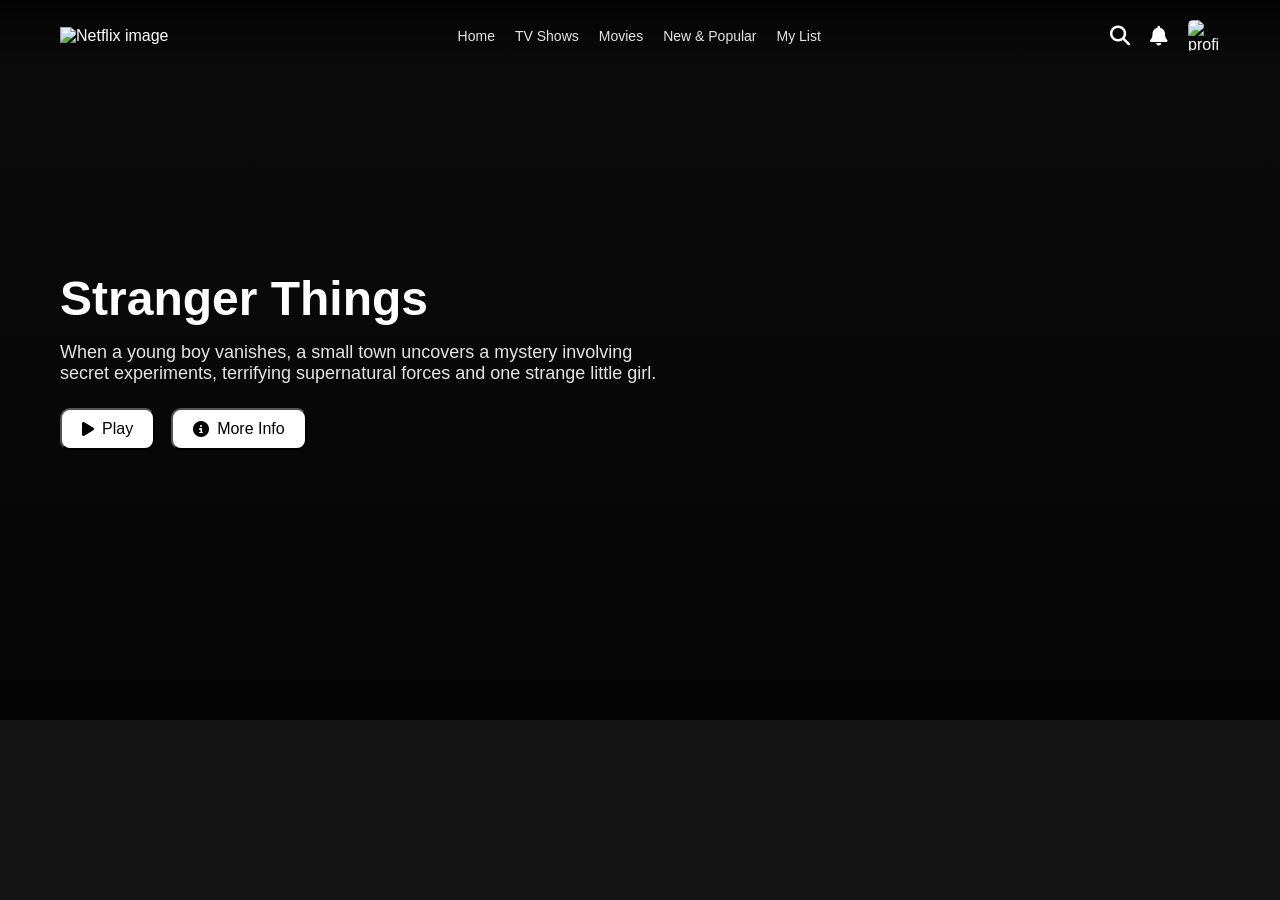
==== index.html @ ce02c385 "Update index.html" ====
<!DOCTYPE html>
<html lang="en">
<head>
    <meta charset="UTF-8">
    <meta http-equiv="X-UA-Compatible" content="IE=edge">
    <meta name="viewport" content="width=device-width, initial-scale=1.0">
    <link rel="stylesheet" href="https://cdnjs.cloudflare.com/ajax/libs/font-awesome/6.5.0/css/all.min.css"/>
    <link rel="stylesheet" href="style.css">
    <title>Netflix Clone</title>
</head>
<body>

<!-- Navigation -->
<nav class="navbar">
    <div class="navbar-brand">
        <img src="https://upload.wikimedia.org/wikipedia/commons/0/08/Netflix_2015_logo.svg"
             alt="Netflix image"
             class="logo"/>
    </div>

    <div class="navbar-nav">
        <a href="#" class="nav-link">Home</a>
        <a href="#" class="nav-link">TV Shows</a>
        <a href="#" class="nav-link">Movies</a>
        <a href="#" class="nav-link">New & Popular</a>
        <a href="#" class="nav-link">My List</a>
    </div>

    <div class="navbar-right">
        <i class="fas fa-search"></i>
        <i class="fas fa-bell"></i>
        <img src="https://upload.wikimedia.org/wikipedia/commons/0/0b/Netflix-avatar.png"
             alt="profile logo"
             class="profile-icon"/>
    </div>
</nav>

<!-- Hero Section -->
<header class="hero">
    <div class="hero-content">
        <h1 class="hero-title">Stranger Things</h1>
        <p class="hero-description">
            When a young boy vanishes, a small town uncovers a mystery involving secret experiments,
            terrifying supernatural forces and one strange little girl.
        </p>
        <div class="hero-button">
            <button class="btn btn-play"><i class="fa fa-play"></i> Play</button>
            <button class="btn btn-more-info"><i class="fa fa-info-circle"></i> More Info</button>
        </div>
    </div>
</header>

</body>
</html>
---- style.css ----
* {
  margin: 0;
  padding: 0;
  box-sizing: border-box;
}
body {
  font-family: Arial, Helvetica, sans-serif;
  background-color: #141414;
  color: #fff;
}
.navbar {
  position: fixed;
  top: 0;
  width: 100%;
  padding: 20px 60px;
  display: flex;
  align-items: center;
  justify-content: space-between;
  background: linear-gradient(to bottom, rgba(0, 0, 0, 0.7), rgba(0, 0, 0, 0));
  z-index: 100;
}
.logo {
  height: 25px;
  cursor: pointer;
}
.navbar-nav {
  display: flex;
  gap: 20px;
}
.nav-link {
  color: #e5e5e5;
  text-decoration: none;
  font-size: 14px;
}
.nav-link:hover {
  color: #b3b3b3;
}
.navbar-right {
  display: flex;
  align-items: center;
  gap: 20px;
}
.navbar-right i {
  font-size: 20px;
  cursor: pointer;
}
.profile-icon {
  width: 32px;
  height: 32px;
  border-radius: 5px;
  cursor: pointer;
}
/* Hero Section */
.hero {
  height: 80vh;
  background: linear-gradient(to bottom, rgba(0,0,0,0.4), rgba(0,0,0,0.8)),
              url(https://wallpaperaccess.com/full/2703652.png) center/cover no-repeat;
  display: flex;
  align-items: center;
  justify-content: flex-start;
  padding: 0 60px;
}
.hero-content {
  max-width: 600px;
}
.hero-title {
  font-size: 48px;
  margin-bottom: 16px;
}
.hero-description {
  font-size: 18px;
  margin-bottom: 24px;
  color: #e5e5e5;
}
.hero-button {
  display: flex;
  gap: 16px;
}
.btn {
  padding: 10px 20px;
  background-color: #fff;
  color: #000;
  border-radius: 10px;
  font-size: 16px;
  cursor: pointer;
  display: flex;
  align-items: center;
  gap: 8px;
  transition: all 0.3s ease;
}
.btn-play:hover {
  background-color: rgba(255, 255, 255, 0.75);
}
.btn-more-info:hover {
  background-color: rgba(109, 109, 110, 0.4);
}
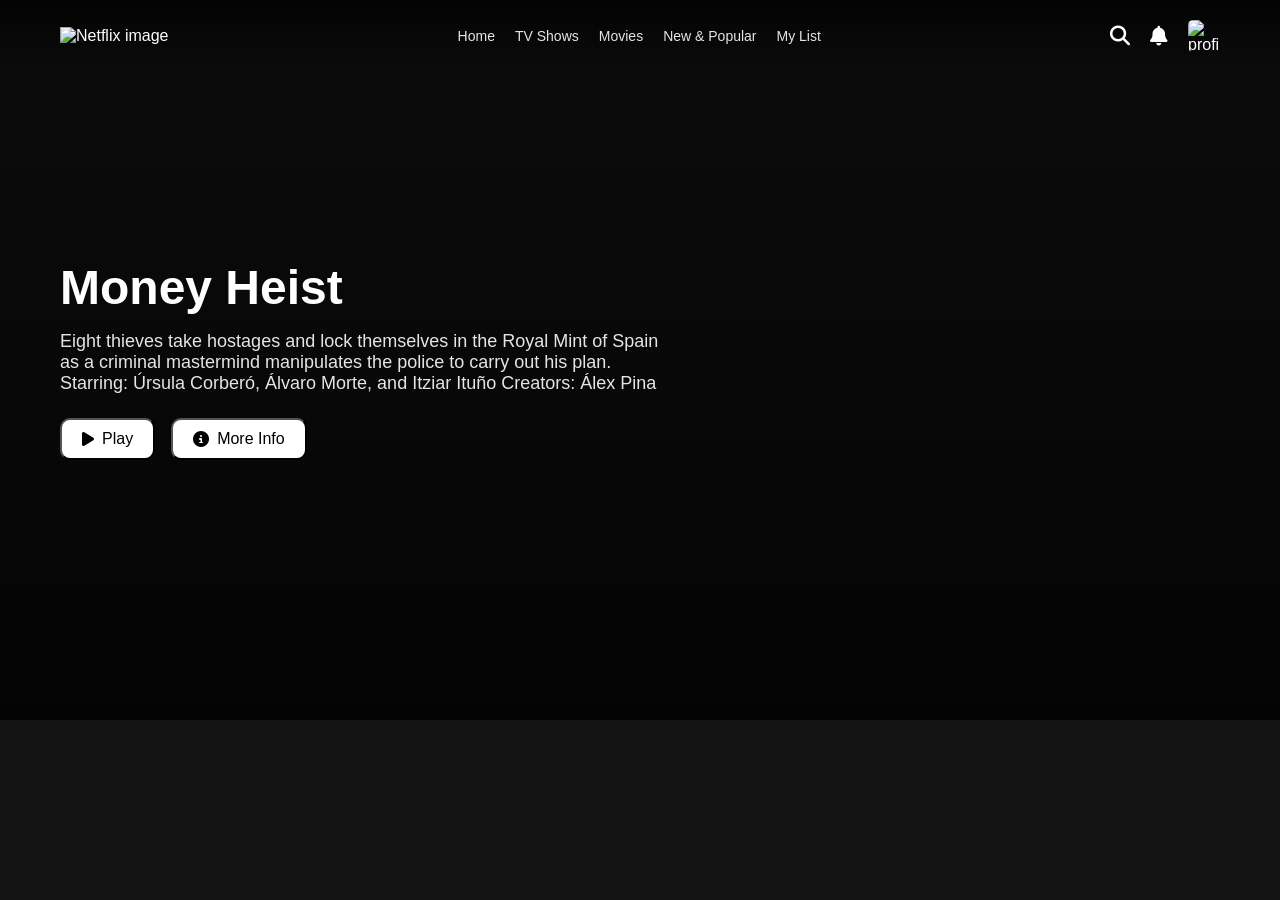
==== commit 130bc6a5: "Update index.html" ====
--- a/index.html
+++ b/index.html
@@ -38,10 +38,10 @@
 <!-- Hero Section -->
 <header class="hero">
     <div class="hero-content">
-        <h1 class="hero-title">Stranger Things</h1>
+        <h1 class="hero-title">Money Heist</h1>
         <p class="hero-description">
-            When a young boy vanishes, a small town uncovers a mystery involving secret experiments,
-            terrifying supernatural forces and one strange little girl.
+            Eight thieves take hostages and lock themselves in the Royal Mint of Spain as a criminal mastermind manipulates the police to carry out his plan. <br> Starring: Úrsula Corberó, Álvaro Morte, and Itziar Ituño
+Creators: Álex Pina
         </p>
         <div class="hero-button">
             <button class="btn btn-play"><i class="fa fa-play"></i> Play</button>
--- a/style.css
+++ b/style.css
@@ -54,7 +54,7 @@
 .hero {
   height: 80vh;
   background: linear-gradient(to bottom, rgba(0,0,0,0.4), rgba(0,0,0,0.8)),
-              url(https://wallpaperaccess.com/full/2703652.png) center/cover no-repeat;
+              url(stranger-things.jpg) center/cover no-repeat;
   display: flex;
   align-items: center;
   justify-content: flex-start;
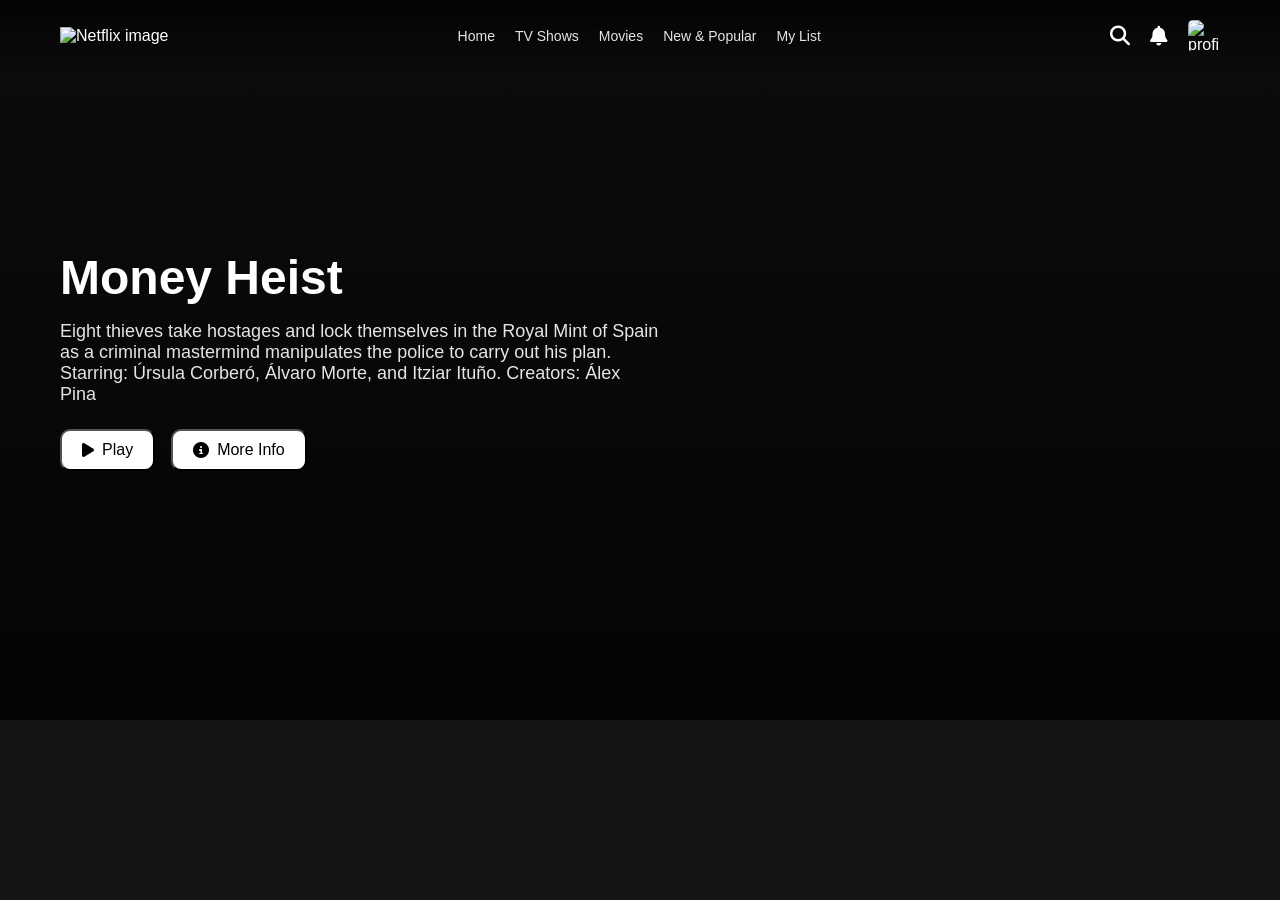
==== commit 98a29ab3: "Update index.html" ====
--- a/index.html
+++ b/index.html
@@ -36,19 +36,19 @@
 </nav>
 
 <!-- Hero Section -->
-<header class="hero">
-    <div class="hero-content">
-        <h1 class="hero-title">Money Heist</h1>
-        <p class="hero-description">
-            Eight thieves take hostages and lock themselves in the Royal Mint of Spain as a criminal mastermind manipulates the police to carry out his plan. <br> Starring: Úrsula Corberó, Álvaro Morte, and Itziar Ituño
-Creators: Álex Pina
-        </p>
-        <div class="hero-button">
-            <button class="btn btn-play"><i class="fa fa-play"></i> Play</button>
-            <button class="btn btn-more-info"><i class="fa fa-info-circle"></i> More Info</button>
-        </div>
+<section class="hero">
+  <div class="hero-content">
+    <h1 class="hero-title">Money Heist</h1>
+    <p class="hero-description">
+      Eight thieves take hostages and lock themselves in the Royal Mint of Spain
+      as a criminal mastermind manipulates the police to carry out his plan.
+      Starring: Úrsula Corberó, Álvaro Morte, and Itziar Ituño. Creators: Álex Pina
+    </p>
+    <div class="hero-button">
+      <button class="btn btn-play"><i class="fa-solid fa-play"></i> Play</button>
+      <button class="btn btn-more-info"><i class="fa-solid fa-circle-info"></i> More Info</button>
     </div>
-</header>
-
+  </div>
+</section>
 </body>
 </html>
--- a/style.css
+++ b/style.css
@@ -54,7 +54,7 @@
 .hero {
   height: 80vh;
   background: linear-gradient(to bottom, rgba(0,0,0,0.4), rgba(0,0,0,0.8)),
-              url(stranger-things.jpg) center/cover no-repeat;
+              url('https://i.pinimg.com/originals/e7/8a/9e/e78a9e015c54e3a2fae4a08690c54f64.jpg') center/cover no-repeat;
   display: flex;
   align-items: center;
   justify-content: flex-start;
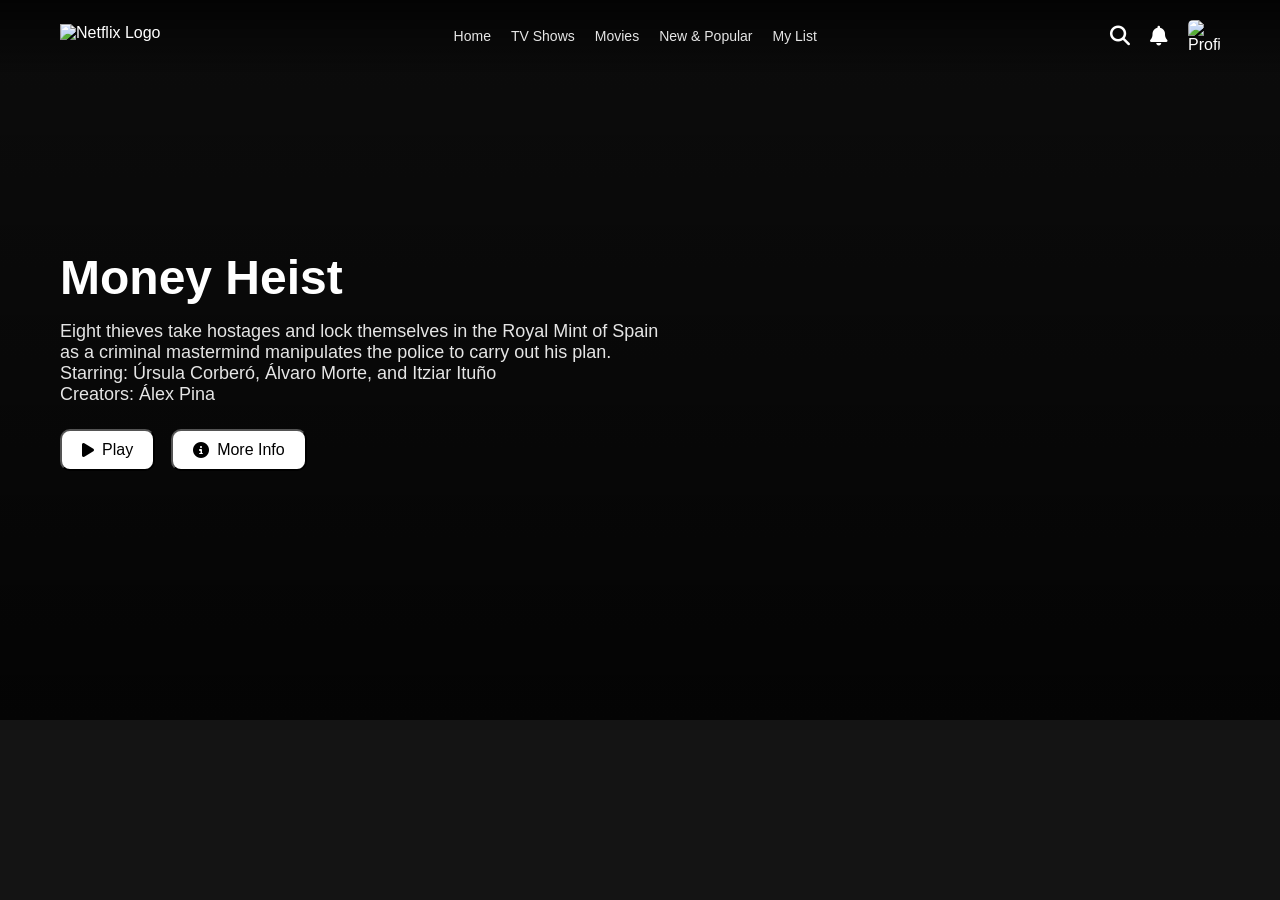
==== commit b2e35b49: "Update index.html" ====
--- a/index.html
+++ b/index.html
@@ -1,54 +1,46 @@
 <!DOCTYPE html>
 <html lang="en">
 <head>
-    <meta charset="UTF-8">
-    <meta http-equiv="X-UA-Compatible" content="IE=edge">
-    <meta name="viewport" content="width=device-width, initial-scale=1.0">
-    <link rel="stylesheet" href="https://cdnjs.cloudflare.com/ajax/libs/font-awesome/6.5.0/css/all.min.css"/>
-    <link rel="stylesheet" href="style.css">
-    <title>Netflix Clone</title>
+  <meta charset="UTF-8" />
+  <meta http-equiv="X-UA-Compatible" content="IE=edge" />
+  <meta name="viewport" content="width=device-width, initial-scale=1.0" />
+  <title>Netflix Clone</title>
+  <link rel="stylesheet" href="style.css" />
+  <link rel="stylesheet" href="https://cdnjs.cloudflare.com/ajax/libs/font-awesome/6.5.0/css/all.min.css" />
 </head>
 <body>
+  <!-- Navbar -->
+  <nav class="navbar">
+    <img class="logo" src="https://upload.wikimedia.org/wikipedia/commons/0/08/Netflix_2015_logo.svg" alt="Netflix Logo" />
+    <div class="navbar-nav">
+      <a href="#" class="nav-link">Home</a>
+      <a href="#" class="nav-link">TV Shows</a>
+      <a href="#" class="nav-link">Movies</a>
+      <a href="#" class="nav-link">New & Popular</a>
+      <a href="#" class="nav-link">My List</a>
+    </div>
+    <div class="navbar-right">
+      <i class="fas fa-search"></i>
+      <i class="fas fa-bell"></i>
+      <img src="https://upload.wikimedia.org/wikipedia/commons/0/0b/Netflix-avatar.png" class="profile-icon" alt="Profile" />
+    </div>
+  </nav>
 
-<!-- Navigation -->
-<nav class="navbar">
-    <div class="navbar-brand">
-        <img src="https://upload.wikimedia.org/wikipedia/commons/0/08/Netflix_2015_logo.svg"
-             alt="Netflix image"
-             class="logo"/>
+  <!-- Hero Section -->
+  <header class="hero">
+    <div class="hero-content">
+      <h1 class="hero-title">Money Heist</h1>
+      <p class="hero-description">
+        Eight thieves take hostages and lock themselves in the Royal Mint of Spain as a criminal mastermind manipulates the police to carry out his plan.
+        <br />
+        Starring: Úrsula Corberó, Álvaro Morte, and Itziar Ituño<br />
+        Creators: Álex Pina
+      </p>
+      <div class="hero-button">
+        <button class="btn btn-play"><i class="fa-solid fa-play"></i> Play</button>
+        <button class="btn btn-more-info"><i class="fa-solid fa-circle-info"></i> More Info</button>
+      </div>
     </div>
-
-    <div class="navbar-nav">
-        <a href="#" class="nav-link">Home</a>
-        <a href="#" class="nav-link">TV Shows</a>
-        <a href="#" class="nav-link">Movies</a>
-        <a href="#" class="nav-link">New & Popular</a>
-        <a href="#" class="nav-link">My List</a>
-    </div>
-
-    <div class="navbar-right">
-        <i class="fas fa-search"></i>
-        <i class="fas fa-bell"></i>
-        <img src="https://upload.wikimedia.org/wikipedia/commons/0/0b/Netflix-avatar.png"
-             alt="profile logo"
-             class="profile-icon"/>
-    </div>
-</nav>
-
-<!-- Hero Section -->
-<section class="hero">
-  <div class="hero-content">
-    <h1 class="hero-title">Money Heist</h1>
-    <p class="hero-description">
-      Eight thieves take hostages and lock themselves in the Royal Mint of Spain
-      as a criminal mastermind manipulates the police to carry out his plan.
-      Starring: Úrsula Corberó, Álvaro Morte, and Itziar Ituño. Creators: Álex Pina
-    </p>
-    <div class="hero-button">
-      <button class="btn btn-play"><i class="fa-solid fa-play"></i> Play</button>
-      <button class="btn btn-more-info"><i class="fa-solid fa-circle-info"></i> More Info</button>
-    </div>
-  </div>
-</section>
+  </header>
 </body>
 </html>
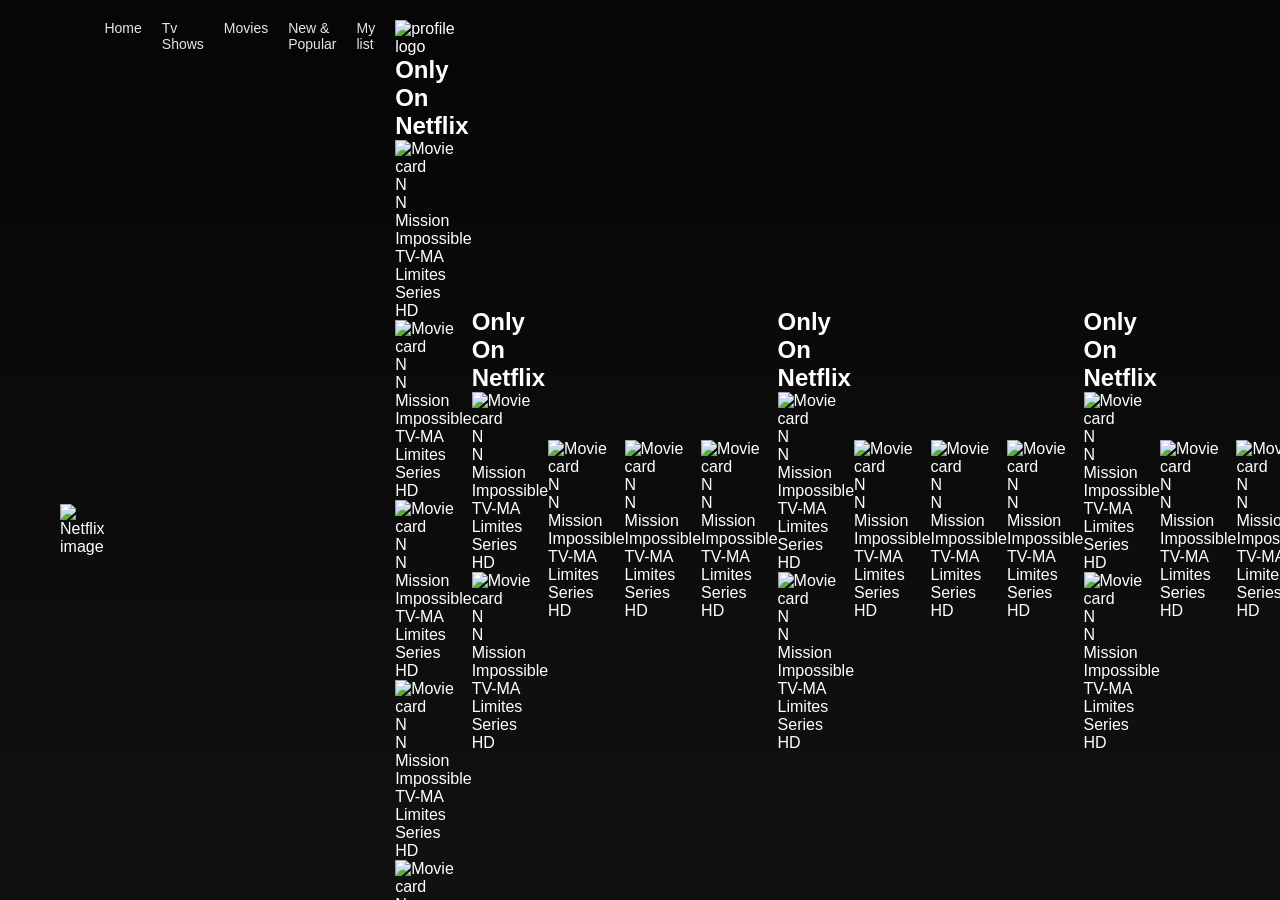
==== commit d29bf1d6: "Update index.html" ====
--- a/index.html
+++ b/index.html
@@ -1,46 +1,614 @@
 <!DOCTYPE html>
 <html lang="en">
 <head>
-  <meta charset="UTF-8" />
-  <meta http-equiv="X-UA-Compatible" content="IE=edge" />
-  <meta name="viewport" content="width=device-width, initial-scale=1.0" />
-  <title>Netflix Clone</title>
-  <link rel="stylesheet" href="style.css" />
-  <link rel="stylesheet" href="https://cdnjs.cloudflare.com/ajax/libs/font-awesome/6.5.0/css/all.min.css" />
+    <meta charset="UTF-8">
+    <meta http-equiv="X-UA-Compatible" content="IE=edge">
+    <meta name="viewport" content="width=device-width, initial-scale=1.0">
+	 <link rel="stylesheet" href="style.css">
+    <title>Netflix Clone</title>
 </head>
 <body>
-  <!-- Navbar -->
-  <nav class="navbar">
-    <img class="logo" src="https://upload.wikimedia.org/wikipedia/commons/0/08/Netflix_2015_logo.svg" alt="Netflix Logo" />
-    <div class="navbar-nav">
-      <a href="#" class="nav-link">Home</a>
-      <a href="#" class="nav-link">TV Shows</a>
-      <a href="#" class="nav-link">Movies</a>
-      <a href="#" class="nav-link">New & Popular</a>
-      <a href="#" class="nav-link">My List</a>
-    </div>
-    <div class="navbar-right">
-      <i class="fas fa-search"></i>
-      <i class="fas fa-bell"></i>
-      <img src="https://upload.wikimedia.org/wikipedia/commons/0/0b/Netflix-avatar.png" class="profile-icon" alt="Profile" />
-    </div>
-  </nav>
-
-  <!-- Hero Section -->
-  <header class="hero">
+	 <!-- Navigation -->
+	<nav class="navbar">
+	    <div class="navbar-brand">
+      	   <img src="https://images.app.goo.gl/RvECjZzMZh6mqrnv5"
+          	alt="Netflix image"
+            class="logo"/>
+	        </div>
+	        
+	        <div class="navbar-nav">
+	           <a href="a" class="nav-link">Home</a>
+	           <a href="a" class="nav-link">Tv Shows</a>
+	           <a href="a" class="nav-link">Movies</a>
+	           <a href="a" class="nav-link">New & Popular</a>
+	           <a href="a" class="nav-link">My list</a>
+            <div/>
+            
+          <div class="navbar-roght">
+            <i class="fas fa-search"></i>
+            <i class="fas fa-bell"></i>
+            <img src="https://images.app.goo.gl/Yo8rAo7LDBzZqWVeA" 
+            alt="profile logo" 
+            class="profile icon"/>
+      <div/>    
+	  <nav/>
+
+<!-- hero Section->
+
+<header class="hero">
     <div class="hero-content">
-      <h1 class="hero-title">Money Heist</h1>
-      <p class="hero-description">
-        Eight thieves take hostages and lock themselves in the Royal Mint of Spain as a criminal mastermind manipulates the police to carry out his plan.
-        <br />
-        Starring: Úrsula Corberó, Álvaro Morte, and Itziar Ituño<br />
-        Creators: Álex Pina
-      </p>
-      <div class="hero-button">
-        <button class="btn btn-play"><i class="fa-solid fa-play"></i> Play</button>
-        <button class="btn btn-more-info"><i class="fa-solid fa-circle-info"></i> More Info</button>
-      </div>
-    </div>
-  </header>
-</body>
+      <h1 class="hero-title">Strangers Things</h1>
+        <p class="hero-description">
+When a young boy vanishes, a small town uncovers a mystery involving secret experiments, terrifying supernatural forces and one strange little girl.
+         </p>
+          <div class="hero-button">
+            <button class="btn btn-play"><i class="fa fa-play"></i>Play</button>
+            <button class="btn btn-more-info">
+         <i class="fa fa-info-circle"></i>More info
+      </button>
+    </div>
+  </div>
+</header>
+
+ <!-- Movie row -->
+
+<div class="container">
+<section class="content-section">
+<h2 class="section-title">Only On Netflix</h2>
+<div class="content-row">
+
+<!-- Cards -->
+
+<div class="content-card">
+<img src="https://images.app.goo.gl/QfaF2vBHuVCrcXry7" alt="Movie card"/>
+    <div class="netflix-badge">N</div>
+   <div class="card-overlay">
+ <div class="overlay-top">
+   <div class="netflix-badge">N</div>
+    </div>
+    <div class="card-title">Mission Impossible</div>
+    <div class="overlay-bottom">
+    <div class="overlay-control">
+    <div class="control-btn play-btn"></div>
+    <div class="control-btn check-btn"></div>
+    <div class="control-btn thumbs-btn"></div>
+    <div class="control-btn more-btn"></div>
+      </div>
+        <div class="overlay-info">
+         <div class="info-batch">TV-MA</div>
+         <div class="info-batch">Limites Series</div
+         <div class="info-batch">HD</div>
+           </div>
+         </div>
+       </div> 
+      </div>
+
+<!-- Cards -->
+
+<div class="content-card">
+<img src="https://images.app.goo.gl/QfaF2vBHuVCrcXry7" alt="Movie card"/>
+    <div class="netflix-badge">N</div>
+   <div class="card-overlay">
+ <div class="overlay-top">
+   <div class="netflix-badge">N</div>
+    </div>
+    <div class="card-title">Mission Impossible</div>
+    <div class="overlay-bottom">
+    <div class="overlay-control">
+    <div class="control-btn play-btn"></div>
+    <div class="control-btn check-btn"></div>
+    <div class="control-btn thumbs-btn"></div>
+    <div class="control-btn more-btn"></div>
+      </div>
+        <div class="overlay-info">
+         <div class="info-batch">TV-MA</div>
+         <div class="info-batch">Limites Series</div
+         <div class="info-batch">HD</div>
+           </div>
+         </div>
+       </div> 
+      </div>
+
+<!-- Cards -->
+
+<div class="content-card">
+<img src="https://images.app.goo.gl/QfaF2vBHuVCrcXry7" alt="Movie card"/>
+    <div class="netflix-badge">N</div>
+   <div class="card-overlay">
+ <div class="overlay-top">
+   <div class="netflix-badge">N</div>
+    </div>
+    <div class="card-title">Mission Impossible</div>
+    <div class="overlay-bottom">
+    <div class="overlay-control">
+    <div class="control-btn play-btn"></div>
+    <div class="control-btn check-btn"></div>
+    <div class="control-btn thumbs-btn"></div>
+    <div class="control-btn more-btn"></div>
+      </div>
+        <div class="overlay-info">
+         <div class="info-batch">TV-MA</div>
+         <div class="info-batch">Limites Series</div
+         <div class="info-batch">HD</div>
+           </div>
+         </div>
+       </div> 
+      </div>
+
+<!-- Cards -->
+
+<div class="content-card">
+<img src="https://images.app.goo.gl/QfaF2vBHuVCrcXry7" alt="Movie card"/>
+    <div class="netflix-badge">N</div>
+   <div class="card-overlay">
+ <div class="overlay-top">
+   <div class="netflix-badge">N</div>
+    </div>
+    <div class="card-title">Mission Impossible</div>
+    <div class="overlay-bottom">
+    <div class="overlay-control">
+    <div class="control-btn play-btn"></div>
+    <div class="control-btn check-btn"></div>
+    <div class="control-btn thumbs-btn"></div>
+    <div class="control-btn more-btn"></div>
+      </div>
+        <div class="overlay-info">
+         <div class="info-batch">TV-MA</div>
+         <div class="info-batch">Limites Series</div
+         <div class="info-batch">HD</div>
+           </div>
+         </div>
+       </div> 
+      </div>
+
+<!-- Cards -->
+
+<div class="content-card">
+<img src="https://images.app.goo.gl/QfaF2vBHuVCrcXry7" alt="Movie card"/>
+    <div class="netflix-badge">N</div>
+   <div class="card-overlay">
+ <div class="overlay-top">
+   <div class="netflix-badge">N</div>
+    </div>
+    <div class="card-title">Mission Impossible</div>
+    <div class="overlay-bottom">
+    <div class="overlay-control">
+    <div class="control-btn play-btn"></div>
+    <div class="control-btn check-btn"></div>
+    <div class="control-btn thumbs-btn"></div>
+    <div class="control-btn more-btn"></div>
+      </div>
+        <div class="overlay-info">
+         <div class="info-batch">TV-MA</div>
+         <div class="info-batch">Limites Series</div
+         <div class="info-batch">HD</div>
+           </div>
+         </div>
+       </div> 
+      </div>
+     </div>
+   </section>
+  </div>
+
+ <!-- Movie row -->
+
+<div class="container">
+<section class="content-section">
+<h2 class="section-title">Only On Netflix</h2>
+<div class="content-row">
+
+<!-- Cards -->
+
+<div class="content-card">
+<img src="https://images.app.goo.gl/QfaF2vBHuVCrcXry7" alt="Movie card"/>
+    <div class="netflix-badge">N</div>
+   <div class="card-overlay">
+ <div class="overlay-top">
+   <div class="netflix-badge">N</div>
+    </div>
+    <div class="card-title">Mission Impossible</div>
+    <div class="overlay-bottom">
+    <div class="overlay-control">
+    <div class="control-btn play-btn"></div>
+    <div class="control-btn check-btn"></div>
+    <div class="control-btn thumbs-btn"></div>
+    <div class="control-btn more-btn"></div>
+      </div>
+        <div class="overlay-info">
+         <div class="info-batch">TV-MA</div>
+         <div class="info-batch">Limites Series</div
+         <div class="info-batch">HD</div>
+           </div>
+         </div>
+       </div> 
+      </div>
+
+<!-- Cards -->
+
+<div class="content-card">
+<img src="https://images.app.goo.gl/QfaF2vBHuVCrcXry7" alt="Movie card"/>
+    <div class="netflix-badge">N</div>
+   <div class="card-overlay">
+ <div class="overlay-top">
+   <div class="netflix-badge">N</div>
+    </div>
+    <div class="card-title">Mission Impossible</div>
+    <div class="overlay-bottom">
+    <div class="overlay-control">
+    <div class="control-btn play-btn"></div>
+    <div class="control-btn check-btn"></div>
+    <div class="control-btn thumbs-btn"></div>
+    <div class="control-btn more-btn"></div>
+      </div>
+        <div class="overlay-info">
+         <div class="info-batch">TV-MA</div>
+         <div class="info-batch">Limites Series</div
+         <div class="info-batch">HD</div>
+           </div>
+         </div>
+       </div> 
+      </div>
+
+<!-- Cards -->
+
+<div class="content-card">
+<img src="https://images.app.goo.gl/QfaF2vBHuVCrcXry7" alt="Movie card"/>
+    <div class="netflix-badge">N</div>
+   <div class="card-overlay">
+ <div class="overlay-top">
+   <div class="netflix-badge">N</div>
+    </div>
+    <div class="card-title">Mission Impossible</div>
+    <div class="overlay-bottom">
+    <div class="overlay-control">
+    <div class="control-btn play-btn"></div>
+    <div class="control-btn check-btn"></div>
+    <div class="control-btn thumbs-btn"></div>
+    <div class="control-btn more-btn"></div>
+      </div>
+        <div class="overlay-info">
+         <div class="info-batch">TV-MA</div>
+         <div class="info-batch">Limites Series</div
+         <div class="info-batch">HD</div>
+           </div>
+         </div>
+       </div> 
+      </div>
+
+<!-- Cards -->
+
+<div class="content-card">
+<img src="https://images.app.goo.gl/QfaF2vBHuVCrcXry7" alt="Movie card"/>
+    <div class="netflix-badge">N</div>
+   <div class="card-overlay">
+ <div class="overlay-top">
+   <div class="netflix-badge">N</div>
+    </div>
+    <div class="card-title">Mission Impossible</div>
+    <div class="overlay-bottom">
+    <div class="overlay-control">
+    <div class="control-btn play-btn"></div>
+    <div class="control-btn check-btn"></div>
+    <div class="control-btn thumbs-btn"></div>
+    <div class="control-btn more-btn"></div>
+      </div>
+        <div class="overlay-info">
+         <div class="info-batch">TV-MA</div>
+         <div class="info-batch">Limites Series</div
+         <div class="info-batch">HD</div>
+           </div>
+         </div>
+       </div> 
+      </div>
+
+<!-- Cards -->
+
+<div class="content-card">
+<img src="https://images.app.goo.gl/QfaF2vBHuVCrcXry7" alt="Movie card"/>
+    <div class="netflix-badge">N</div>
+   <div class="card-overlay">
+ <div class="overlay-top">
+   <div class="netflix-badge">N</div>
+    </div>
+    <div class="card-title">Mission Impossible</div>
+    <div class="overlay-bottom">
+    <div class="overlay-control">
+    <div class="control-btn play-btn"></div>
+    <div class="control-btn check-btn"></div>
+    <div class="control-btn thumbs-btn"></div>
+    <div class="control-btn more-btn"></div>
+      </div>
+        <div class="overlay-info">
+         <div class="info-batch">TV-MA</div>
+         <div class="info-batch">Limites Series</div
+         <div class="info-batch">HD</div>
+           </div>
+         </div>
+       </div> 
+      </div>
+     </div>
+   </section>
+  </div>
+
+ <!-- Movie row -->
+
+<div class="container">
+<section class="content-section">
+<h2 class="section-title">Only On Netflix</h2>
+<div class="content-row">
+
+<!-- Cards -->
+
+<div class="content-card">
+<img src="https://images.app.goo.gl/QfaF2vBHuVCrcXry7" alt="Movie card"/>
+    <div class="netflix-badge">N</div>
+   <div class="card-overlay">
+ <div class="overlay-top">
+   <div class="netflix-badge">N</div>
+    </div>
+    <div class="card-title">Mission Impossible</div>
+    <div class="overlay-bottom">
+    <div class="overlay-control">
+    <div class="control-btn play-btn"></div>
+    <div class="control-btn check-btn"></div>
+    <div class="control-btn thumbs-btn"></div>
+    <div class="control-btn more-btn"></div>
+      </div>
+        <div class="overlay-info">
+         <div class="info-batch">TV-MA</div>
+         <div class="info-batch">Limites Series</div
+         <div class="info-batch">HD</div>
+           </div>
+         </div>
+       </div> 
+      </div>
+
+<!-- Cards -->
+
+<div class="content-card">
+<img src="https://images.app.goo.gl/QfaF2vBHuVCrcXry7" alt="Movie card"/>
+    <div class="netflix-badge">N</div>
+   <div class="card-overlay">
+ <div class="overlay-top">
+   <div class="netflix-badge">N</div>
+    </div>
+    <div class="card-title">Mission Impossible</div>
+    <div class="overlay-bottom">
+    <div class="overlay-control">
+    <div class="control-btn play-btn"></div>
+    <div class="control-btn check-btn"></div>
+    <div class="control-btn thumbs-btn"></div>
+    <div class="control-btn more-btn"></div>
+      </div>
+        <div class="overlay-info">
+         <div class="info-batch">TV-MA</div>
+         <div class="info-batch">Limites Series</div
+         <div class="info-batch">HD</div>
+           </div>
+         </div>
+       </div> 
+      </div>
+
+<!-- Cards -->
+
+<div class="content-card">
+<img src="https://images.app.goo.gl/QfaF2vBHuVCrcXry7" alt="Movie card"/>
+    <div class="netflix-badge">N</div>
+   <div class="card-overlay">
+ <div class="overlay-top">
+   <div class="netflix-badge">N</div>
+    </div>
+    <div class="card-title">Mission Impossible</div>
+    <div class="overlay-bottom">
+    <div class="overlay-control">
+    <div class="control-btn play-btn"></div>
+    <div class="control-btn check-btn"></div>
+    <div class="control-btn thumbs-btn"></div>
+    <div class="control-btn more-btn"></div>
+      </div>
+        <div class="overlay-info">
+         <div class="info-batch">TV-MA</div>
+         <div class="info-batch">Limites Series</div
+         <div class="info-batch">HD</div>
+           </div>
+         </div>
+       </div> 
+      </div>
+
+<!-- Cards -->
+
+<div class="content-card">
+<img src="https://images.app.goo.gl/QfaF2vBHuVCrcXry7" alt="Movie card"/>
+    <div class="netflix-badge">N</div>
+   <div class="card-overlay">
+ <div class="overlay-top">
+   <div class="netflix-badge">N</div>
+    </div>
+    <div class="card-title">Mission Impossible</div>
+    <div class="overlay-bottom">
+    <div class="overlay-control">
+    <div class="control-btn play-btn"></div>
+    <div class="control-btn check-btn"></div>
+    <div class="control-btn thumbs-btn"></div>
+    <div class="control-btn more-btn"></div>
+      </div>
+        <div class="overlay-info">
+         <div class="info-batch">TV-MA</div>
+         <div class="info-batch">Limites Series</div
+         <div class="info-batch">HD</div>
+           </div>
+         </div>
+       </div> 
+      </div>
+
+<!-- Cards -->
+
+<div class="content-card">
+<img src="https://images.app.goo.gl/QfaF2vBHuVCrcXry7" alt="Movie card"/>
+    <div class="netflix-badge">N</div>
+   <div class="card-overlay">
+ <div class="overlay-top">
+   <div class="netflix-badge">N</div>
+    </div>
+    <div class="card-title">Mission Impossible</div>
+    <div class="overlay-bottom">
+    <div class="overlay-control">
+    <div class="control-btn play-btn"></div>
+    <div class="control-btn check-btn"></div>
+    <div class="control-btn thumbs-btn"></div>
+    <div class="control-btn more-btn"></div>
+      </div>
+        <div class="overlay-info">
+         <div class="info-batch">TV-MA</div>
+         <div class="info-batch">Limites Series</div
+         <div class="info-batch">HD</div>
+           </div>
+         </div>
+       </div> 
+      </div>
+     </div>
+   </section>
+  </div
+
+ <!-- Movie row -->
+
+<div class="container">
+<section class="content-section">
+<h2 class="section-title">Only On Netflix</h2>
+<div class="content-row">
+
+<!-- Cards -->
+
+<div class="content-card">
+<img src="https://images.app.goo.gl/QfaF2vBHuVCrcXry7" alt="Movie card"/>
+    <div class="netflix-badge">N</div>
+   <div class="card-overlay">
+ <div class="overlay-top">
+   <div class="netflix-badge">N</div>
+    </div>
+    <div class="card-title">Mission Impossible</div>
+    <div class="overlay-bottom">
+    <div class="overlay-control">
+    <div class="control-btn play-btn"></div>
+    <div class="control-btn check-btn"></div>
+    <div class="control-btn thumbs-btn"></div>
+    <div class="control-btn more-btn"></div>
+      </div>
+        <div class="overlay-info">
+         <div class="info-batch">TV-MA</div>
+         <div class="info-batch">Limites Series</div
+         <div class="info-batch">HD</div>
+           </div>
+         </div>
+       </div> 
+      </div>
+
+<!-- Cards -->
+
+<div class="content-card">
+<img src="https://images.app.goo.gl/QfaF2vBHuVCrcXry7" alt="Movie card"/>
+    <div class="netflix-badge">N</div>
+   <div class="card-overlay">
+ <div class="overlay-top">
+   <div class="netflix-badge">N</div>
+    </div>
+    <div class="card-title">Mission Impossible</div>
+    <div class="overlay-bottom">
+    <div class="overlay-control">
+    <div class="control-btn play-btn"></div>
+    <div class="control-btn check-btn"></div>
+    <div class="control-btn thumbs-btn"></div>
+    <div class="control-btn more-btn"></div>
+      </div>
+        <div class="overlay-info">
+         <div class="info-batch">TV-MA</div>
+         <div class="info-batch">Limites Series</div
+         <div class="info-batch">HD</div>
+           </div>
+         </div>
+       </div> 
+      </div>
+
+<!-- Cards -->
+
+<div class="content-card">
+<img src="https://images.app.goo.gl/QfaF2vBHuVCrcXry7" alt="Movie card"/>
+    <div class="netflix-badge">N</div>
+   <div class="card-overlay">
+ <div class="overlay-top">
+   <div class="netflix-badge">N</div>
+    </div>
+    <div class="card-title">Mission Impossible</div>
+    <div class="overlay-bottom">
+    <div class="overlay-control">
+    <div class="control-btn play-btn"></div>
+    <div class="control-btn check-btn"></div>
+    <div class="control-btn thumbs-btn"></div>
+    <div class="control-btn more-btn"></div>
+      </div>
+        <div class="overlay-info">
+         <div class="info-batch">TV-MA</div>
+         <div class="info-batch">Limites Series</div
+         <div class="info-batch">HD</div>
+           </div>
+         </div>
+       </div> 
+      </div>
+
+<!-- Cards -->
+
+<div class="content-card">
+<img src="https://images.app.goo.gl/QfaF2vBHuVCrcXry7" alt="Movie card"/>
+    <div class="netflix-badge">N</div>
+   <div class="card-overlay">
+ <div class="overlay-top">
+   <div class="netflix-badge">N</div>
+    </div>
+    <div class="card-title">Mission Impossible</div>
+    <div class="overlay-bottom">
+    <div class="overlay-control">
+    <div class="control-btn play-btn"></div>
+    <div class="control-btn check-btn"></div>
+    <div class="control-btn thumbs-btn"></div>
+    <div class="control-btn more-btn"></div>
+      </div>
+        <div class="overlay-info">
+         <div class="info-batch">TV-MA</div>
+         <div class="info-batch">Limites Series</div
+         <div class="info-batch">HD</div>
+           </div>
+         </div>
+       </div> 
+      </div>
+
+<!-- Cards -->
+
+<div class="content-card">
+<img src="https://images.app.goo.gl/QfaF2vBHuVCrcXry7" alt="Movie card"/>
+    <div class="netflix-badge">N</div>
+   <div class="card-overlay">
+ <div class="overlay-top">
+   <div class="netflix-badge">N</div>
+    </div>
+    <div class="card-title">Mission Impossible</div>
+    <div class="overlay-bottom">
+    <div class="overlay-control">
+    <div class="control-btn play-btn"></div>
+    <div class="control-btn check-btn"></div>
+    <div class="control-btn thumbs-btn"></div>
+    <div class="control-btn more-btn"></div>
+      </div>
+        <div class="overlay-info">
+         <div class="info-batch">TV-MA</div>
+         <div class="info-batch">Limites Series</div
+         <div class="info-batch">HD</div>
+           </div>
+         </div>
+       </div> 
+      </div>
+     </div>
+   </section>
+  </div
+
+ </body>
 </html>
--- a/style.css
+++ b/style.css
@@ -3,11 +3,13 @@
   padding: 0;
   box-sizing: border-box;
 }
+
 body {
   font-family: Arial, Helvetica, sans-serif;
   background-color: #141414;
   color: #fff;
 }
+
 .navbar {
   position: fixed;
   top: 0;
@@ -19,63 +21,78 @@
   background: linear-gradient(to bottom, rgba(0, 0, 0, 0.7), rgba(0, 0, 0, 0));
   z-index: 100;
 }
+
 .logo {
-  height: 25px;
+  height: 30px;
   cursor: pointer;
 }
+
 .navbar-nav {
   display: flex;
   gap: 20px;
 }
+
 .nav-link {
   color: #e5e5e5;
+  font-size: 14px;
   text-decoration: none;
-  font-size: 14px;
 }
+
 .nav-link:hover {
   color: #b3b3b3;
 }
+
 .navbar-right {
   display: flex;
   align-items: center;
   gap: 20px;
 }
+
 .navbar-right i {
   font-size: 20px;
   cursor: pointer;
 }
+
 .profile-icon {
   width: 32px;
   height: 32px;
   border-radius: 5px;
   cursor: pointer;
 }
+
 /* Hero Section */
-.hero {
+header.hero {
   height: 80vh;
-  background: linear-gradient(to bottom, rgba(0,0,0,0.4), rgba(0,0,0,0.8)),
-              url('https://i.pinimg.com/originals/e7/8a/9e/e78a9e015c54e3a2fae4a08690c54f64.jpg') center/cover no-repeat;
+  /* Corrected line: Changed the image URL to a Money Heist background image */
+  background: linear-gradient(to bottom, rgba(0, 0, 0, 0.4), rgba(0, 0, 0, 0.8)),
+              url('https://www.themoviedb.org/t/p/original/rJqYyC1fR2c9cRj4M8p2k5k6wWj.jpg') center/cover no-repeat;
+  background-size: cover;
   display: flex;
   align-items: center;
   justify-content: flex-start;
   padding: 0 60px;
 }
+
 .hero-content {
   max-width: 600px;
 }
+
 .hero-title {
   font-size: 48px;
   margin-bottom: 16px;
 }
+
 .hero-description {
   font-size: 18px;
   margin-bottom: 24px;
   color: #e5e5e5;
 }
+
 .hero-button {
   display: flex;
   gap: 16px;
 }
+
 .btn {
   padding: 10px 20px;
   background-color: #fff;
@@ -86,11 +103,13 @@
   display: flex;
   align-items: center;
   gap: 8px;
-  transition: all 0.3s ease;
+  transition: all 0.2s;
 }
+
 .btn-play:hover {
-  background-color: rgba(255, 255, 255, 0.75);
+  background-color: rgba(255, 255, 255, 0.8);
 }
+
 .btn-more-info:hover {
   background-color: rgba(109, 109, 110, 0.4);
 }
